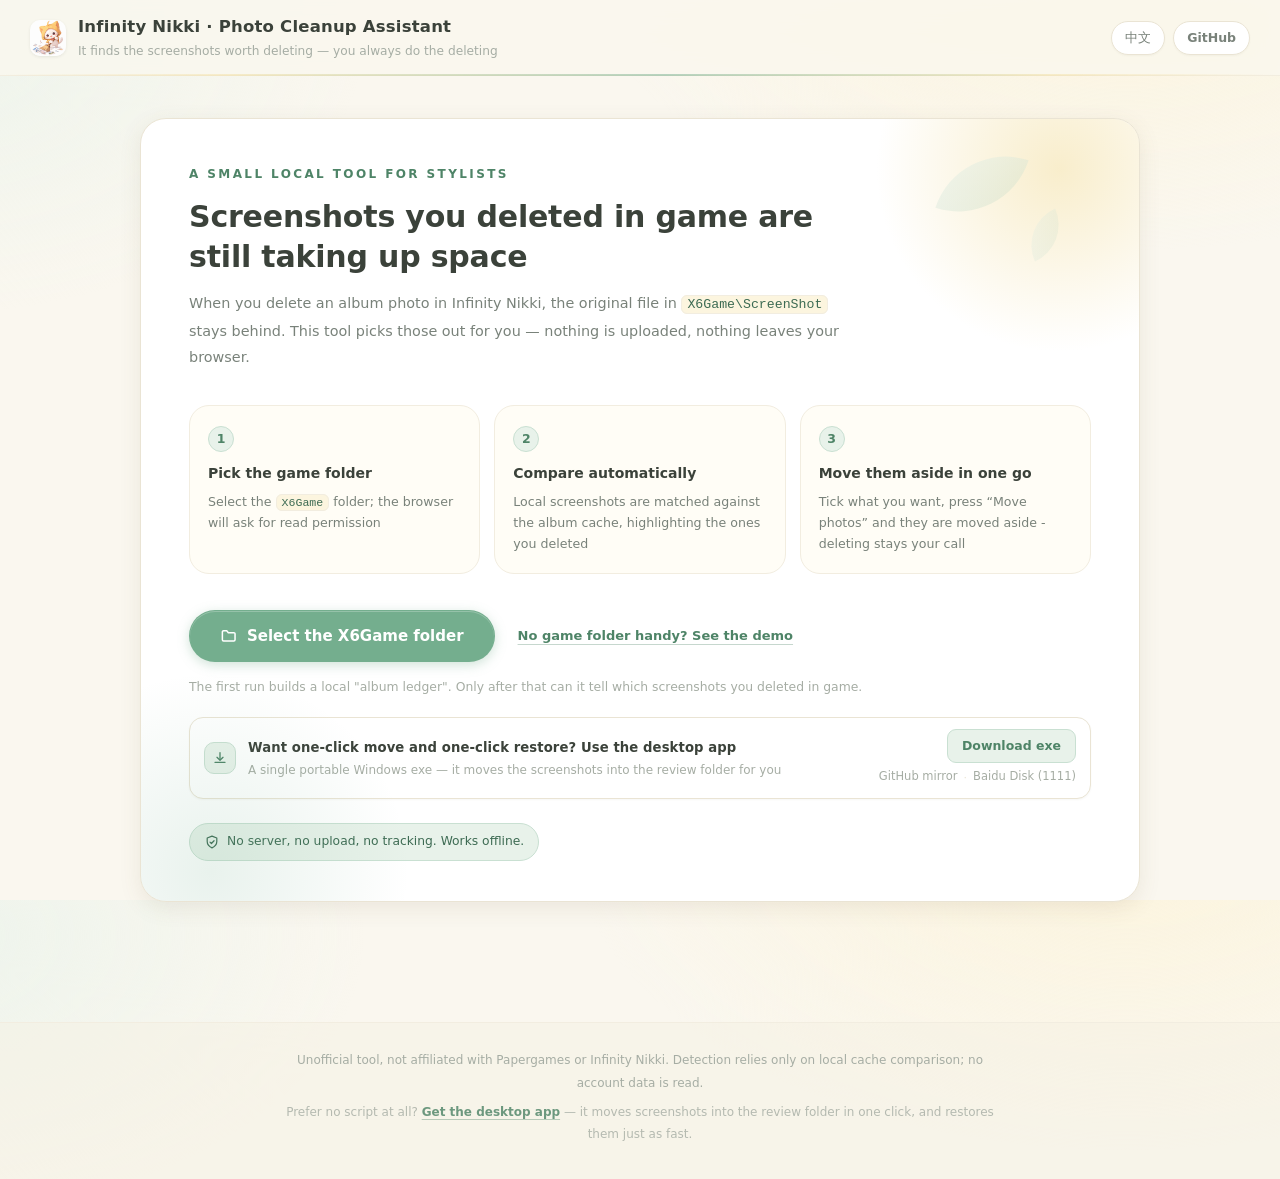
==== web/index.html @ d446988a "网页下载条加第三个入口：百度网盘整包 主按钮（Gitee）下方的备用行变成「GitHub 备用 · 百度网盘（提取码 1111）」， 提取码直接写进链接文字——网盘跳转后要手动填，不写下来等于没给。 " ====
<!doctype html>
<html lang="zh-CN">
<head>
<meta charset="utf-8">
<meta name="viewport" content="width=device-width, initial-scale=1">
<title>无限暖暖 · 照片清理助手</title>
<meta name="description" content="找出游戏里已经删掉、电脑上还留着的截图。纯本地运行，照片不会离开你的电脑。">
<link rel="icon" type="image/png" href="favicon.png">
<link rel="apple-touch-icon" href="favicon.png">
<link rel="stylesheet" href="styles.css">
</head>
<body>

<!-- ===== 顶栏 ===== -->
<header class="topbar">
  <div class="brand">
    <span class="brand-mark" aria-hidden="true">
      <img src="favicon.png" alt="" width="36" height="36">
    </span>
    <div class="brand-text">
      <h1 data-i18n="app.title">无限暖暖 · 照片清理助手</h1>
      <p data-i18n="app.sub">只帮你找出该删的截图，删除这一步永远由你亲手完成</p>
    </div>
  </div>

  <div class="top-actions">
    <button class="btn btn-ghost btn-sm" id="btnLang" title="Switch language / 切换语言">EN</button>
    <a class="btn btn-ghost btn-sm" href="https://github.com/3341284397-max/InfinityNikki-PhotoCleaner" target="_blank" rel="noopener" data-i18n="app.github">GitHub</a>
  </div>
</header>

<main>
  <!-- ===== 欢迎页 ===== -->
  <section id="intro" class="intro">
    <div class="intro-card">
      <span class="leaf leaf-1" aria-hidden="true"></span>
      <span class="leaf leaf-2" aria-hidden="true"></span>

      <p class="eyebrow" data-i18n="intro.eyebrow">给搭配师的本地小工具</p>
      <h2 data-i18n="intro.h2">游戏里删掉的截图，电脑上还在占地方</h2>
      <p class="lede" data-i18n="intro.lede">
        在《无限暖暖》里删掉相册照片后，<code>X6Game\ScreenShot</code> 里的原图不会跟着消失。
        这个工具帮你把它们挑出来——照片不上传、不联网，全部在你的浏览器里完成。
      </p>

      <div class="steps">
        <div class="step">
          <span class="step-num">1</span>
          <h3 data-i18n="intro.s1t">选择游戏文件夹</h3>
          <p data-i18n="intro.s1d">选中 <code>X6Game</code> 这一层，浏览器会向你请求读取权限</p>
        </div>
        <div class="step">
          <span class="step-num">2</span>
          <h3 data-i18n="intro.s2t">自动比对</h3>
          <p data-i18n="intro.s2d">把本地截图和相册缓存对一遍，标出游戏里已删除的那些</p>
        </div>
        <div class="step">
          <span class="step-num">3</span>
          <h3 data-i18n="intro.s3t">一键移进待清理文件夹</h3>
          <p data-i18n="intro.s3d">勾好之后点「移动照片」，把它们挪到一边，删不删还是你说了算</p>
        </div>
      </div>

      <div class="cta">
        <button class="btn btn-primary btn-lg" id="btnPick">
          <svg viewBox="0 0 24 24" width="19" height="19" fill="none" stroke="currentColor" stroke-width="1.9" stroke-linecap="round" stroke-linejoin="round" aria-hidden="true">
            <path d="M3 7.5A1.5 1.5 0 0 1 4.5 6h4l2 2.4h7A1.5 1.5 0 0 1 19 10v7.5A1.5 1.5 0 0 1 17.5 19h-13A1.5 1.5 0 0 1 3 17.5Z"/>
          </svg>
          <span data-i18n="intro.pick">选择 X6Game 文件夹</span>
        </button>
        <button class="btn btn-link" id="btnDemo" data-i18n="intro.demo">还没有游戏目录？先看演示</button>
        <p class="cta-note" id="pickNote" data-i18n="intro.pickNote">首次使用会从这里建立一份「相册台账」，之后才能判断哪些是你在游戏里删掉的</p>
      </div>

      <!-- 桌面版下载：主界面直接给入口，不用先绕去仓库的 releases 页。
           Gitee / GitHub 两个地址都是 <主机>/<拥有者>/<仓库>/releases/latest/download/<资产名>
           这种直链：两边都支持 302 到当前版本的真实资产、浏览器直接开始下载，
           发版时只要资产名不变就不用改这里。第三个是网盘整包，
           两个代码托管都连不上、或想要 PDF 之外的中文说明与截图时用。 -->
      <div class="exe-offer">
        <span class="exe-offer-ico" aria-hidden="true">
          <svg viewBox="0 0 24 24" width="16" height="16" fill="none" stroke="currentColor" stroke-width="2" stroke-linecap="round" stroke-linejoin="round">
            <path d="M12 4v10"/><path d="m7.5 11 4.5 4.5L16.5 11"/><path d="M4.5 18.5h15"/>
          </svg>
        </span>
        <span class="exe-offer-body">
          <b data-i18n="intro.exeT">想要一键移动、一键还原？用桌面版</b>
          <span data-i18n="intro.exeD">Windows 免安装单文件，点一下就把截图挪进待清理文件夹</span>
        </span>
        <span class="exe-offer-act">
          <a class="exe-btn" href="https://gitee.com/lyrins/InfinityNikki-PhotoCleaner/releases/latest/download/NikkiPhotoCleaner.exe" data-i18n="intro.exeGo">下载 exe</a>
          <span class="exe-alt-row">
            <a class="exe-btn-sub" href="https://github.com/3341284397-max/InfinityNikki-PhotoCleaner/releases/latest/download/NikkiPhotoCleaner.exe" data-i18n="intro.exeGh">GitHub 备用</a>
            <span class="exe-alt-dot" aria-hidden="true">·</span>
            <!-- 提取码直接写在链接文字里：网盘跳转后要手动填，不写下来等于没给 -->
            <a class="exe-btn-sub exe-pan" href="https://pan.baidu.com/s/15jaYZvAnNP8VuFZwOQsp2w" data-i18n="intro.exePan" data-i18n-title="intro.panTip">百度网盘（1111）</a>
          </span>
        </span>
      </div>

      <div class="privacy">
        <svg viewBox="0 0 24 24" width="16" height="16" fill="none" stroke="currentColor" stroke-width="1.8" stroke-linecap="round" stroke-linejoin="round" aria-hidden="true">
          <path d="M12 3.2 4.8 6v5.4c0 4.3 3 7.6 7.2 9.4 4.2-1.8 7.2-5.1 7.2-9.4V6Z"/>
          <path d="m9 12.2 2.1 2.1 4-4.2"/>
        </svg>
        <span data-i18n="intro.privacy">没有服务器、没有上传、没有统计。断网也能用。</span>
      </div>
    </div>

    <!-- 不支持的浏览器 -->
    <div class="fallback" id="fallback" hidden>
      <h3 data-i18n="fallback.t">这个浏览器暂时用不了</h3>
      <p data-i18n="fallback.d">
        读取本地文件夹需要 <b>桌面版 Chrome 或 Edge（86 以上）</b>。Firefox、Safari 和手机浏览器都不支持这个能力。
      </p>
      <p class="fallback-alt" data-i18n="fallback.alt">
        也可以改用桌面版程序：功能一样，还多一步「把截图移进待清理文件夹」，方便你一次性删除。<a class="exe-link" href="https://gitee.com/lyrins/InfinityNikki-PhotoCleaner/releases/latest/download/NikkiPhotoCleaner.exe">下载 Windows 版</a>
      </p>
    </div>
  </section>

  <!-- ===== 工作区 ===== -->
  <section id="workspace" class="workspace" hidden>
    <div class="pathbar">
      <button class="path-back" id="btnHome" data-i18n-title="ws.homeTip">
        <svg viewBox="0 0 24 24" width="14" height="14" fill="none" stroke="currentColor" stroke-width="2.1" stroke-linecap="round" stroke-linejoin="round" aria-hidden="true">
          <path d="M15 19 8 12l7-7"/>
        </svg>
        <span data-i18n="ws.home">返回</span>
      </button>
      <span class="path-div" aria-hidden="true"></span>
      <span class="path-icon" aria-hidden="true">
        <svg viewBox="0 0 24 24" width="17" height="17" fill="none" stroke="currentColor" stroke-width="1.8" stroke-linecap="round" stroke-linejoin="round">
          <path d="M3 7.5A1.5 1.5 0 0 1 4.5 6h4l2 2.4h7A1.5 1.5 0 0 1 19 10v7.5A1.5 1.5 0 0 1 17.5 19h-13A1.5 1.5 0 0 1 3 17.5Z"/>
        </svg>
      </span>
      <span class="path-label" data-i18n="ws.folder">游戏文件夹</span>
      <span class="path-name" id="dirName">X6Game</span>
      <span class="path-sep"></span>
      <span class="path-meta" id="dirMeta"></span>
      <button class="btn btn-ghost btn-sm" id="btnRepick" data-i18n="ws.repick">重新选择</button>
      <button class="btn btn-ghost btn-sm" id="btnRescan" data-i18n="ws.rescan">重新扫描</button>
    </div>

    <div class="stats">
      <div class="stat stat-keep">
        <span class="stat-n" id="nKeep">0</span>
        <span class="stat-l" data-i18n="st.keep">仍在相册</span>
      </div>
      <div class="stat stat-del">
        <span class="stat-n" id="nDel">0</span>
        <span class="stat-l" data-i18n="st.del">游戏里已删</span>
      </div>
      <div class="stat stat-sus">
        <span class="stat-n" id="nSus">0</span>
        <span class="stat-l" data-i18n="st.sus">无法确认</span>
      </div>
      <div class="stat stat-new">
        <span class="stat-n" id="nNew">0</span>
        <span class="stat-l" data-i18n="st.new">太新跳过</span>
      </div>
    </div>

    <div class="notice" id="notice" hidden>
      <span class="notice-icon" aria-hidden="true">!</span>
      <div class="notice-text">
        <b id="noticeTitle"></b>
        <span id="noticeBody"></span>
      </div>
    </div>

    <div class="toolbar">
      <label class="check">
        <input type="checkbox" id="onlyPending">
        <span data-i18n="ws.onlyPending">只看待处理</span>
      </label>
      <span class="toolbar-gap"></span>
      <input class="search" id="search" type="search" data-i18n-ph="ws.search" placeholder="搜索文件名">
      <button class="btn btn-ghost btn-sm" id="btnSelDel" data-i18n="ws.selDel">勾选全部已删</button>
      <button class="btn btn-ghost btn-sm" id="btnClear" data-i18n="ws.clear">取消勾选</button>
    </div>

    <div class="grid" id="grid"></div>
    <div class="empty" id="empty" hidden></div>
  </section>
</main>

<!-- 底部操作条：必须放在 main 之外。#workspace 带 rise 动画的 transform，
     会给 position:fixed 的子元素另建包含块，操作条就会卡在网格中间而不是贴底。 -->
<div class="actionbar" id="actionbar" hidden>
  <div class="actionbar-info">
    <b id="selCount">0</b>
    <span data-i18n="ws.selected">张已勾选</span>
  </div>
  <div class="actionbar-btns">
    <button class="btn btn-ghost" id="btnCopy" data-i18n="ws.copy">复制文件名</button>
    <button class="btn btn-ghost" id="btnExport" data-i18n="ws.export">导出待删清单</button>
    <button class="btn btn-primary" id="btnScript" data-i18n="ws.script">移动照片</button>
  </div>
</div>

<footer class="foot">
  <p data-i18n="foot.disclaimer">
    非官方工具，与叠纸游戏 / 《无限暖暖》官方无关。所有判定只依据本地缓存的比对结果，不读取账号信息。
  </p>
  <p class="foot-dim" data-i18n="foot.tip">
    不想下载脚本？<a class="exe-link" href="https://gitee.com/lyrins/InfinityNikki-PhotoCleaner/releases/latest/download/NikkiPhotoCleaner.exe">下载桌面版</a>，点一下就把截图挪进待清理文件夹，还能一键还原。
  </p>
</footer>

<!-- ===== 大图查看 ===== -->
<div class="modal" id="modal" hidden>
  <div class="modal-mask" id="modalMask"></div>
  <div class="modal-body" role="dialog" aria-modal="true">
    <button class="modal-close" id="modalClose" aria-label="Close">×</button>
    <img id="modalImg" alt="">
    <div class="modal-meta">
      <span class="badge" id="modalBadge"></span>
      <span id="modalName" class="modal-name"></span>
      <span id="modalInfo" class="modal-info"></span>
    </div>
  </div>
</div>

<!-- ===== 移动照片：三条路 ===== -->
<div class="modal" id="dlgScript" hidden>
  <div class="modal-mask" id="dlgMask"></div>
  <div class="sheet sheet-wide" role="dialog" aria-modal="true" aria-labelledby="dlgTitle">
    <h3 id="dlgTitle" data-i18n="dlg.title">把照片挪到一边</h3>
    <p class="sheet-lede" id="dlgLede"></p>

    <div class="pathfield">
      <label class="pathfield-label" for="dlgPath" data-i18n="dlg.pathLabel">截图文件夹的完整路径（可选）</label>
      <div class="pathfield-row">
        <input id="dlgPath" type="text" spellcheck="false" autocomplete="off"
               placeholder="D:\Games\X6Game\ScreenShot">
        <button class="btn btn-ghost btn-sm" id="dlgPathPaste" data-i18n="dlg.paste">粘贴</button>
      </div>
      <p class="pathfield-hint" data-i18n="dlg.pathHint">浏览器不会把文件夹路径告诉网页，所以这一栏要你自己粘 —— 在资源管理器地址栏点一下就能复制。填了脚本放哪儿都能跑；不填也行，双击时它会让你把文件夹拖进窗口。</p>
    </div>

    <div class="ways">
      <section class="way">
        <div class="way-head">
          <span class="way-n">1</span>
          <h4 data-i18n="dlg.w1t">下载脚本，双击运行</h4>
          <span class="way-tag" data-i18n="dlg.w1tag">最省事</span>
        </div>
        <p data-i18n="dlg.w1d">一个纯文本 .bat，双击就建好文件夹、把照片移进去，跑完还问你要不要把它自己删掉。</p>
        <div class="way-btns">
          <button class="btn btn-primary btn-sm" id="dlgGo" data-i18n="dlg.download">下载脚本</button>
        </div>
      </section>

      <section class="way">
        <div class="way-head">
          <span class="way-n">2</span>
          <h4 data-i18n="dlg.w2t">复制命令，粘进命令行窗口</h4>
          <span class="way-tag way-tag-warn" data-i18n="dlg.w2tag">脚本被拦时用这个</span>
        </div>
        <p data-i18n="dlg.w2d">没有文件落到磁盘上，安全软件没东西可拦。开始菜单搜 cmd 打开窗口，右键粘贴，回车。</p>
        <div class="way-btns">
          <button class="btn btn-ghost btn-sm" id="dlgCmd" data-i18n="dlg.cmd">复制命令</button>
          <button class="btn btn-ghost btn-sm" id="dlgCmdDl" data-i18n="dlg.save">下载 txt</button>
        </div>
      </section>

      <section class="way">
        <div class="way-head">
          <span class="way-n">3</span>
          <h4 data-i18n="dlg.w3t">交给你的 AI 助手</h4>
          <span class="way-tag" data-i18n="dlg.w3tag">兜底</span>
        </div>
        <p data-i18n="dlg.w3d">把这段提示词给能操作电脑的助手（Copilot、Claude、ChatGPT 之类），它照着自己就把文件搬过去了。</p>
        <div class="way-btns">
          <button class="btn btn-ghost btn-sm" id="dlgPt" data-i18n="dlg.pt">复制提示词</button>
          <button class="btn btn-ghost btn-sm" id="dlgPtDl" data-i18n="dlg.save">下载 txt</button>
        </div>
      </section>
    </div>

    <details class="sheet-more">
      <summary data-i18n="dlg.peek">先看看脚本长什么样</summary>
      <pre id="dlgPre"></pre>
    </details>

    <p class="sheet-note" data-i18n="dlg.note">三条路都是纯本地操作：只移动、不删除。照片搬到「待清理照片」文件夹之后，删不删、什么时候删，全由你在资源管理器里决定。</p>

    <div class="sheet-btns">
      <button class="btn btn-ghost" id="dlgCancel" data-i18n="dlg.close">关闭</button>
    </div>
  </div>
</div>

<script src="script-gen.js"></script>
<script src="app.js"></script>
</body>
</html>
---- web/styles.css ----
/* ==========================================================================
   无限暖暖 · 照片清理助手 — 视觉系统
   米白底 / 淡黄点缀 / 露草绿主色，圆角柔和，信息密度优先
   ========================================================================== */

:root {
  /* 底色 */
  --bg:            #FAF7EF;
  --bg-warm:       #F6F1E3;
  --card:          #FFFFFF;
  --card-warm:     #FFFDF6;

  /* 线条 */
  --line:          #EAE4D4;
  --line-soft:     #F2EDE0;

  /* 文字 */
  --text:          #3B423A;
  --text-2:        #79827A;
  --text-3:        #A6ADA4;

  /* 主色：露草绿 */
  --green:         #74AE8E;
  --green-deep:    #4E8467;
  --green-dark:    #3D6B53;
  --green-soft:    #E8F2EA;
  --green-line:    #C9E0D2;

  /* 点缀：淡黄 */
  --yellow:        #F3DFA2;
  --yellow-soft:   #FCF5DF;
  --yellow-deep:   #C9A24A;

  /* 状态色（柔和不刺眼） */
  --clay:          #C47F6C;
  --clay-soft:     #F9EAE4;
  --clay-line:     #EBC9BC;
  --amber:         #C79A45;
  --amber-soft:    #FAF1DC;

  /* 形状 */
  --r-sm: 10px;
  --r:    14px;
  --r-lg: 20px;
  --r-xl: 26px;

  /* 阴影 */
  --sh-xs: 0 1px 2px rgba(104, 92, 60, .05);
  --sh:    0 2px 10px rgba(104, 92, 60, .07);
  --sh-md: 0 6px 22px rgba(104, 92, 60, .10);
  --sh-lg: 0 18px 46px rgba(104, 92, 60, .16);

  --ease: cubic-bezier(.32, .72, .28, 1);
}

* { box-sizing: border-box; }

/* [hidden] 是 UA 样式，优先级最低：下面 .modal/.notice 等带 display:flex
   的规则会把它覆盖掉，导致弹窗一进页面就露出来。必须显式压住。 */
[hidden] { display: none !important; }

html, body { height: 100%; }

body {
  margin: 0;
  background:
    radial-gradient(900px 520px at 88% -8%, #FCF4DC 0%, rgba(252, 244, 220, 0) 62%),
    radial-gradient(760px 480px at -6% 4%, #EDF4EC 0%, rgba(237, 244, 236, 0) 58%),
    var(--bg);
  color: var(--text);
  font-family: "PingFang SC", "Microsoft YaHei", "Segoe UI", "Hiragino Sans GB", system-ui, -apple-system, sans-serif;
  font-size: 14px;
  line-height: 1.62;
  -webkit-font-smoothing: antialiased;
  min-height: 100vh;
  display: flex;
  flex-direction: column;
}

code {
  font-family: "SF Mono", Consolas, "Cascadia Mono", monospace;
  font-size: .92em;
  background: var(--yellow-soft);
  border: 1px solid var(--line-soft);
  border-radius: 6px;
  padding: 1px 5px;
  color: var(--green-dark);
}

/* ============ 顶栏 ============ */
.topbar {
  position: sticky;
  top: 0;
  z-index: 40;
  display: flex;
  align-items: center;
  justify-content: space-between;
  gap: 16px;
  padding: 14px 30px;
  background: rgba(250, 247, 239, .84);
  backdrop-filter: saturate(160%) blur(14px);
  -webkit-backdrop-filter: saturate(160%) blur(14px);
  border-bottom: 1px solid var(--line-soft);
}

.topbar::after {
  content: "";
  position: absolute;
  left: 0; right: 0; bottom: -1px;
  height: 2px;
  background: linear-gradient(90deg, transparent, var(--yellow) 18%, var(--green) 52%, var(--yellow) 82%, transparent);
  opacity: .5;
}

.brand { display: flex; align-items: center; gap: 12px; min-width: 0; }
.brand-mark { display: flex; flex: none; }
.brand-mark img {
  display: block;
  width: 36px;
  height: 36px;
  border-radius: 10px;
  box-shadow: 0 1px 3px rgba(59, 66, 58, .10);
}

.brand-text { min-width: 0; }
.brand-text h1 {
  margin: 0;
  font-size: 16.5px;
  font-weight: 650;
  letter-spacing: .2px;
  white-space: nowrap;
  overflow: hidden;
  text-overflow: ellipsis;
}
.brand-text p {
  margin: 1px 0 0;
  font-size: 12.2px;
  color: var(--text-3);
  white-space: nowrap;
  overflow: hidden;
  text-overflow: ellipsis;
}

.top-actions { display: flex; gap: 8px; flex: none; }

/* ============ 按钮 ============ */
.btn {
  display: inline-flex;
  align-items: center;
  justify-content: center;
  gap: 8px;
  border: 1px solid transparent;
  border-radius: 999px;
  padding: 9px 20px;
  font: inherit;
  font-size: 13.5px;
  font-weight: 550;
  color: var(--text);
  background: transparent;
  cursor: pointer;
  text-decoration: none;
  transition: transform .18s var(--ease), background .18s var(--ease),
              box-shadow .18s var(--ease), border-color .18s var(--ease), color .18s var(--ease);
  white-space: nowrap;
  user-select: none;
}
.btn:active { transform: translateY(1px) scale(.994); }

.btn-sm { padding: 6px 13px; font-size: 12.5px; }

.btn-lg { padding: 13px 30px; font-size: 15px; border-radius: 999px; }

.btn-primary {
  background: var(--green);
  color: #fff;
  box-shadow: 0 3px 12px rgba(116, 174, 142, .34), inset 0 1px 0 rgba(255,255,255,.24);
}
.btn-primary:hover {
  background: var(--green-deep);
  box-shadow: 0 6px 20px rgba(78, 132, 103, .34), inset 0 1px 0 rgba(255,255,255,.22);
  transform: translateY(-1px);
}

.btn-ghost {
  background: var(--card);
  border-color: var(--line);
  color: var(--text-2);
  box-shadow: var(--sh-xs);
}
.btn-ghost:hover {
  color: var(--green-dark);
  border-color: var(--green-line);
  background: var(--green-soft);
}

.btn-link {
  padding: 8px 4px;
  color: var(--green-deep);
  font-size: 13px;
  font-weight: 550;
  border-radius: 8px;
  text-decoration: underline;
  text-decoration-color: rgba(78, 132, 103, .32);
  text-underline-offset: 4px;
}
.btn-link:hover { color: var(--green-dark); text-decoration-color: currentColor; background: transparent; }

.demo-chip {
  display: inline-flex;
  align-items: center;
  gap: 5px;
  padding: 2px 9px;
  border-radius: 999px;
  background: var(--yellow);
  color: #7A5C28;
  font-size: 11px;
  font-weight: 650;
  letter-spacing: .2px;
}

/* ============ 主区 ============ */
main {
  flex: 1;
  display: flex;
  flex-direction: column;
  width: 100%;
  max-width: 1320px;
  margin: 0 auto;
  padding: 34px 30px 96px;
}

/* ============ 欢迎页 ============ */
/* 欢迎页内容不多，让它吃掉剩余高度并垂直居中，
   否则卡片下方会留一大片空白，看着没做完 */
.intro {
  flex: 1;
  display: flex;
  flex-direction: column;
  gap: 20px;
  align-items: center;
  justify-content: center;
  padding: 8px 0 24px;
}

.intro-card {
  position: relative;
  width: 100%;
  max-width: 1000px;
  background: var(--card);
  border: 1px solid var(--line);
  border-radius: var(--r-xl);
  padding: 46px 48px 40px;
  box-shadow: var(--sh-md);
  overflow: hidden;
  animation: rise .5s var(--ease) both;
}

/* 右上角淡黄光斑 */
.intro-card::before {
  content: "";
  position: absolute;
  top: -140px; right: -110px;
  width: 380px; height: 380px;
  border-radius: 50%;
  background: radial-gradient(circle, rgba(243, 223, 162, .55) 0%, rgba(243, 223, 162, 0) 68%);
  pointer-events: none;
}

/* 左下淡绿光斑 */
.intro-card::after {
  content: "";
  position: absolute;
  bottom: -170px; left: -130px;
  width: 400px; height: 400px;
  border-radius: 50%;
  background: radial-gradient(circle, rgba(116, 174, 142, .16) 0%, rgba(116, 174, 142, 0) 70%);
  pointer-events: none;
}

.leaf {
  position: absolute;
  border-radius: 100% 0 100% 0;
  background: linear-gradient(135deg, var(--green-soft), rgba(116, 174, 142, .28));
  pointer-events: none;
}
.leaf-1 { width: 74px; height: 74px; top: 28px; right: 120px; transform: rotate(18deg); opacity: .55; }
.leaf-2 { width: 40px; height: 40px; top: 96px; right: 74px; transform: rotate(-24deg); opacity: .38; }

.eyebrow {
  position: relative;
  margin: 0 0 12px;
  font-size: 12px;
  letter-spacing: 2.4px;
  font-weight: 600;
  color: var(--green-deep);
  text-transform: uppercase;
}

.intro-card h2 {
  position: relative;
  margin: 0 0 14px;
  font-size: 30px;
  line-height: 1.32;
  font-weight: 700;
  letter-spacing: -.2px;
  max-width: 640px;
}

.lede {
  position: relative;
  margin: 0 0 34px;
  max-width: 660px;
  color: var(--text-2);
  font-size: 14.4px;
  line-height: 1.85;
}

.steps {
  position: relative;
  display: grid;
  grid-template-columns: repeat(3, 1fr);
  gap: 14px;
  margin-bottom: 36px;
}

.step {
  background: var(--card-warm);
  border: 1px solid var(--line-soft);
  border-radius: var(--r-lg);
  padding: 20px 18px 18px;
  transition: border-color .2s var(--ease), transform .2s var(--ease), box-shadow .2s var(--ease);
}
.step:hover {
  border-color: var(--green-line);
  transform: translateY(-2px);
  box-shadow: var(--sh);
}

.step-num {
  display: inline-flex;
  align-items: center;
  justify-content: center;
  width: 26px; height: 26px;
  border-radius: 50%;
  background: var(--green-soft);
  color: var(--green-deep);
  font-size: 12.5px;
  font-weight: 700;
  margin-bottom: 10px;
  border: 1px solid var(--green-line);
}

.step h3 { margin: 0 0 6px; font-size: 14px; font-weight: 650; }
.step p { margin: 0; font-size: 12.6px; color: var(--text-2); line-height: 1.7; }

/* 按钮一行，说明文字单独占一行——挤在按钮右侧会把短句压成两行，很难看 */
.cta { position: relative; display: flex; align-items: center; gap: 14px 18px; flex-wrap: wrap; }
.cta-note {
  flex: 0 0 100%;
  margin: 0;
  font-size: 12.4px;
  color: var(--text-3);
  line-height: 1.7;
}

/* 主界面上的桌面版下载条。整行都是有效区域，比一个孤零零的「下载」按钮容易被看见，
   又不会跟主按钮「选择文件夹」抢注意力。右端两个入口：Gitee 国内直连在前，GitHub 兜底 */
.exe-offer {
  display: flex;
  align-items: center;
  gap: 12px;
  margin-top: 20px;
  padding: 11px 14px;
  border-radius: 14px;
  border: 1px solid var(--line);
  background: var(--card);
  box-shadow: var(--sh-xs);
  transition: border-color .18s var(--ease), background .18s var(--ease), box-shadow .18s var(--ease);
}
.exe-offer:hover {
  border-color: var(--green-line);
  background: var(--green-soft);
  box-shadow: var(--sh);
}
.exe-offer-ico {
  flex: none;
  display: inline-flex;
  align-items: center;
  justify-content: center;
  width: 32px; height: 32px;
  border-radius: 10px;
  background: var(--green-soft);
  border: 1px solid var(--green-line);
  color: var(--green-deep);
}
.exe-offer:hover .exe-offer-ico { background: var(--card); }
.exe-offer-body { display: flex; flex-direction: column; gap: 2px; min-width: 0; }
.exe-offer-body b { font-size: 13.2px; font-weight: 650; color: var(--text); letter-spacing: .1px; }
.exe-offer-body span { font-size: 12px; color: var(--text-3); line-height: 1.5; }
.exe-offer-act {
  flex: none;
  display: flex;
  flex-direction: column;
  align-items: flex-end;
  gap: 4px;
  margin-left: auto;
  padding-left: 6px;
  white-space: nowrap;
}
/* 主下载按钮：实底绿，一眼能认出这是能点的 */
.exe-btn {
  display: inline-block;
  padding: 6px 14px;
  border-radius: 9px;
  border: 1px solid var(--green-line);
  background: var(--green-soft);
  color: var(--green-deep);
  font-size: 12.5px;
  font-weight: 650;
  text-decoration: none;
  transition: background .16s var(--ease), border-color .16s var(--ease), box-shadow .16s var(--ease);
}
.exe-btn:hover {
  background: var(--card);
  border-color: var(--green-line);
  box-shadow: var(--sh-xs);
}
/* 备用入口：弱化成一串灰字，不影响主按钮，但 Gitee 打不开的人找得到 */
.exe-btn-sub {
  font-size: 11.5px;
  font-weight: 500;
  color: var(--text-3);
  text-decoration: none;
  border-bottom: 1px solid transparent;
}
.exe-btn-sub:hover {
  color: var(--green-deep);
  border-bottom-color: currentColor;
}
/* 主按钮下面那一行「GitHub 备用 · 百度网盘（提取码）」。
   两个都是备选，并排写一行，别让它们各自占一层把下载条撑高 */
.exe-alt-row {
  display: flex;
  flex-wrap: wrap;
  justify-content: flex-end;
  align-items: center;
  gap: 6px;
}
.exe-alt-dot { color: var(--line); font-size: 11px; line-height: 1; }

/* 正文里的桌面版链接（页脚那句提示、不支持浏览器的兜底卡片）。
   颜色跟随所在段落，只加下划线，别喧宾夺主 */
.exe-link {
  color: inherit;
  font-weight: 600;
  text-decoration: underline;
  text-decoration-thickness: 1px;
  text-underline-offset: 3px;
  text-decoration-color: rgba(78, 132, 103, .45);
}
.exe-link:hover { color: var(--green-dark); text-decoration-color: currentColor; }
.foot .exe-link { color: var(--green-deep); }
.fallback .exe-link { color: #99604F; font-weight: 650; }

.privacy {
  position: relative;
  display: inline-flex;
  align-items: center;
  gap: 7px;
  margin-top: 24px;
  padding: 8px 14px;
  border-radius: 999px;
  background: var(--green-soft);
  border: 1px solid var(--green-line);
  color: var(--green-dark);
  font-size: 12.3px;
}

.fallback {
  width: 100%;
  max-width: 1000px;
  border-radius: var(--r-lg);
  border: 1px dashed var(--clay-line);
  background: var(--clay-soft);
  padding: 22px 26px;
}
.fallback h3 { margin: 0 0 8px; font-size: 15px; color: #99604F; }
.fallback p { margin: 0; font-size: 13px; color: #8A6355; line-height: 1.8; }
.fallback-alt { margin-top: 8px !important; opacity: .85; }

/* ============ 工作区 ============ */
.workspace { animation: rise .45s var(--ease) both; }

.pathbar {
  display: flex;
  align-items: center;
  gap: 10px;
  background: var(--card);
  border: 1px solid var(--line);
  border-radius: var(--r-lg);
  padding: 11px 12px 11px 16px;
  box-shadow: var(--sh-xs);
  flex-wrap: wrap;
}
.path-back {
  display: inline-flex;
  align-items: center;
  gap: 4px;
  padding: 5px 11px 5px 8px;
  border-radius: 999px;
  border: 1px solid var(--line);
  background: var(--card-warm);
  color: var(--text-2);
  font-family: inherit;
  font-size: 12.4px;
  cursor: pointer;
  transition: color .16s var(--ease), border-color .16s var(--ease), background .16s var(--ease);
}
.path-back:hover {
  color: var(--green-deep);
  border-color: var(--green-line);
  background: var(--green-soft);
}
.path-back svg { display: block; }
.path-div { width: 1px; height: 18px; flex: none; background: var(--line); }

.path-icon { display: flex; color: var(--green); }
.path-label { font-size: 12.4px; color: var(--text-3); }
.path-name {
  font-family: "SF Mono", Consolas, monospace;
  font-size: 12.8px;
  color: var(--text);
  background: var(--bg-warm);
  border: 1px solid var(--line-soft);
  border-radius: 8px;
  padding: 2px 8px;
}
.path-sep { flex: 1; }
.path-meta { font-size: 12.4px; color: var(--text-3); }

/* 统计 */
.stats {
  display: grid;
  grid-template-columns: repeat(4, 1fr);
  gap: 12px;
  margin: 16px 0 14px;
}

.stat {
  position: relative;
  background: var(--card);
  border: 1px solid var(--line);
  border-radius: var(--r);
  padding: 15px 18px 13px;
  box-shadow: var(--sh-xs);
  overflow: hidden;
  transition: transform .2s var(--ease), box-shadow .2s var(--ease);
}
.stat:hover { transform: translateY(-2px); box-shadow: var(--sh); }

.stat::before {
  content: "";
  position: absolute;
  left: 0; top: 0; bottom: 0;
  width: 3px;
  background: var(--line);
}
.stat-keep::before { background: var(--green); }
.stat-del::before  { background: var(--clay); }
.stat-sus::before  { background: var(--amber); }
.stat-new::before  { background: var(--text-3); }

.stat-n {
  display: block;
  font-size: 26px;
  font-weight: 700;
  line-height: 1.15;
  letter-spacing: -.4px;
  font-variant-numeric: tabular-nums;
}
.stat-del .stat-n { color: var(--clay); }
.stat-keep .stat-n { color: var(--green-deep); }
.stat-sus .stat-n { color: var(--amber); }
.stat-new .stat-n { color: var(--text-3); }

.stat-l { display: block; margin-top: 2px; font-size: 12.2px; color: var(--text-3); }

/* 提示条 */
.notice {
  display: flex;
  gap: 11px;
  align-items: flex-start;
  background: var(--yellow-soft);
  border: 1px solid #F0E2BC;
  border-radius: var(--r);
  padding: 12px 16px;
  margin-bottom: 14px;
  font-size: 12.9px;
  color: #84683A;
}
.notice-icon {
  flex: none;
  width: 18px; height: 18px;
  border-radius: 50%;
  background: #EBCE8C;
  color: #7A5C28;
  font-size: 12px;
  font-weight: 700;
  display: flex; align-items: center; justify-content: center;
  margin-top: 1px;
}
.notice-text b { display: block; margin-bottom: 2px; font-weight: 650; }
.notice-text span { opacity: .9; }

/* 工具条 */
.toolbar {
  display: flex;
  align-items: center;
  gap: 10px;
  margin-bottom: 14px;
  flex-wrap: wrap;
}
.toolbar-gap { flex: 1; }

.check {
  display: inline-flex;
  align-items: center;
  gap: 7px;
  font-size: 13px;
  color: var(--text-2);
  cursor: pointer;
  user-select: none;
  padding: 7px 14px 7px 12px;
  border-radius: 999px;
  background: var(--card);
  border: 1px solid var(--line);
  transition: border-color .18s var(--ease), background .18s var(--ease), color .18s var(--ease);
}
.check:hover { border-color: var(--green-line); color: var(--green-dark); }
.check input {
  accent-color: var(--green);
  width: 15px; height: 15px;
  cursor: pointer;
  margin: 0;
}

.search {
  font: inherit;
  font-size: 13px;
  padding: 8px 15px;
  border-radius: 999px;
  border: 1px solid var(--line);
  background: var(--card);
  color: var(--text);
  width: 190px;
  outline: none;
  transition: border-color .18s var(--ease), box-shadow .18s var(--ease), width .2s var(--ease);
}
.search::placeholder { color: var(--text-3); }
.search:focus {
  border-color: var(--green-line);
  box-shadow: 0 0 0 3px rgba(116, 174, 142, .14);
  width: 230px;
}

/* ============ 照片网格 ============ */
/* 五列左右最舒服：再窄文件名就被截得看不出日期了 */
.grid {
  display: grid;
  grid-template-columns: repeat(auto-fill, minmax(212px, 1fr));
  gap: 14px;
}

.card {
  position: relative;
  background: var(--card);
  border: 1px solid var(--line);
  border-radius: var(--r);
  overflow: hidden;
  cursor: pointer;
  box-shadow: var(--sh-xs);
  transition: transform .2s var(--ease), box-shadow .2s var(--ease), border-color .2s var(--ease);
  animation: fade .3s var(--ease) both;
}
.card:hover {
  transform: translateY(-3px);
  box-shadow: var(--sh-md);
  border-color: var(--green-line);
}
.card.is-selected {
  border-color: var(--green);
  box-shadow: 0 0 0 2px rgba(116, 174, 142, .32), var(--sh);
}

.card-thumb {
  position: relative;
  aspect-ratio: 4 / 3;
  background: linear-gradient(135deg, #F3EFE4, #EDF3EC);
  overflow: hidden;
}
.card-thumb img {
  width: 100%; height: 100%;
  object-fit: cover;
  display: block;
  opacity: 0;
  transition: opacity .35s var(--ease), transform .35s var(--ease);
}
.card-thumb img.loaded { opacity: 1; }
.card:hover .card-thumb img { transform: scale(1.045); }

/* 状态徽章 */
.badge {
  display: inline-flex;
  align-items: center;
  gap: 4px;
  font-size: 11px;
  font-weight: 650;
  letter-spacing: .2px;
  padding: 2.5px 9px;
  border-radius: 999px;
  border: 1px solid transparent;
  white-space: nowrap;
}
.badge.keep { background: var(--green-soft); color: var(--green-dark); border-color: var(--green-line); }
.badge.del  { background: var(--clay-soft);  color: #9E5B48; border-color: var(--clay-line); }
.badge.sus  { background: var(--amber-soft); color: #8C6A2C; border-color: #EBD9B0; }
.badge.new  { background: #F0F0EC;            color: var(--text-3); border-color: #E2E2DA; }

.card-badge { position: absolute; top: 9px; left: 9px; z-index: 2; }

/* 勾选圈 */
.card-tick {
  position: absolute;
  top: 9px; right: 9px;
  z-index: 3;
  width: 23px; height: 23px;
  border-radius: 50%;
  background: rgba(255, 255, 255, .92);
  border: 1.5px solid rgba(59, 66, 58, .18);
  display: flex; align-items: center; justify-content: center;
  transition: background .18s var(--ease), border-color .18s var(--ease), transform .18s var(--ease);
  backdrop-filter: blur(4px);
}
.card-tick svg { opacity: 0; transition: opacity .16s var(--ease); }
.card:hover .card-tick { border-color: var(--green); }
.card.is-selected .card-tick {
  background: var(--green);
  border-color: var(--green);
  transform: scale(1.04);
}
.card.is-selected .card-tick svg { opacity: 1; }

.card-meta { padding: 10px 11px 11px; }
.card-name {
  font-family: "SF Mono", Consolas, monospace;
  font-size: 11px;
  color: var(--text-2);
  white-space: nowrap;
  overflow: hidden;
  text-overflow: ellipsis;
  margin-bottom: 5px;
}
.card-sub {
  display: flex;
  justify-content: space-between;
  align-items: center;
  font-size: 11px;
  color: var(--text-3);
  font-variant-numeric: tabular-nums;
}

/* 空状态 */
.empty {
  text-align: center;
  padding: 70px 20px;
  color: var(--text-3);
  font-size: 13.5px;
}
.empty b { display: block; color: var(--text-2); font-size: 15px; margin-bottom: 6px; }

/* ============ 底部操作条 ============ */
.actionbar {
  position: fixed;
  left: 50%;
  bottom: 22px;
  transform: translateX(-50%);
  z-index: 50;
  display: flex;
  align-items: center;
  gap: 22px;
  padding: 11px 13px 11px 24px;
  background: rgba(255, 255, 255, .92);
  backdrop-filter: saturate(170%) blur(16px);
  -webkit-backdrop-filter: saturate(170%) blur(16px);
  border: 1px solid var(--line);
  border-radius: 999px;
  box-shadow: var(--sh-lg);
  animation: rise .28s var(--ease) both;
  max-width: calc(100vw - 40px);
}
.actionbar-info { font-size: 13.2px; color: var(--text-2); white-space: nowrap; }
.actionbar-info b {
  color: var(--green-dark);
  font-size: 17px;
  font-weight: 700;
  margin-right: 4px;
  font-variant-numeric: tabular-nums;
}
.actionbar-btns { display: flex; gap: 8px; }

/* ============ 页脚 ============ */
.foot {
  border-top: 1px solid var(--line-soft);
  padding: 26px 30px 34px;
  text-align: center;
  color: var(--text-3);
  font-size: 12px;
  line-height: 1.9;
  background: rgba(246, 241, 227, .5);
}
.foot p { margin: 0; max-width: 720px; margin-inline: auto; }
/* 有勾选时底部有 fixed 操作条。页脚贴的是视口底边，给页脚加内边距没用，
   必须由 body 让出这段高度，否则操作条会压在页脚文字上。 */
body.has-action { padding-bottom: 84px; }
.foot-dim { margin-top: 6px !important; opacity: .82; }

/* ============ 大图弹层 ============ */
.modal {
  position: fixed;
  inset: 0;
  z-index: 100;
  display: flex;
  align-items: center;
  justify-content: center;
  padding: 40px 24px;
}
.modal-mask {
  position: absolute;
  inset: 0;
  background: rgba(44, 46, 40, .58);
  backdrop-filter: blur(6px);
  animation: fade .2s var(--ease) both;
}
.modal-body {
  position: relative;
  max-width: min(1000px, 92vw);
  max-height: 88vh;
  background: var(--card);
  border-radius: var(--r-lg);
  padding: 12px 12px 0;
  box-shadow: var(--sh-lg);
  animation: pop .26s var(--ease) both;
  display: flex;
  flex-direction: column;
  overflow: hidden;
}
.modal-body img {
  display: block;
  max-width: 100%;
  max-height: 70vh;
  object-fit: contain;
  border-radius: 10px;
  background: var(--bg-warm);
}
.modal-close {
  position: absolute;
  top: 10px; right: 10px;
  z-index: 2;
  width: 32px; height: 32px;
  border-radius: 50%;
  border: none;
  background: rgba(255, 255, 255, .9);
  color: var(--text-2);
  font-size: 21px;
  line-height: 1;
  cursor: pointer;
  box-shadow: var(--sh-xs);
  transition: background .16s var(--ease), color .16s var(--ease);
}
.modal-close:hover { background: var(--clay-soft); color: var(--clay); }

.modal-meta {
  display: flex;
  align-items: center;
  gap: 10px;
  padding: 12px 6px 14px;
  font-size: 12px;
  color: var(--text-3);
  flex-wrap: wrap;
}
.modal-name {
  font-family: "SF Mono", Consolas, monospace;
  color: var(--text-2);
  word-break: break-all;
}
.modal-info { margin-left: auto; }

/* ============ 下载脚本对话框 ============ */
.sheet {
  position: relative;
  width: min(560px, 92vw);
  max-height: 88vh;
  overflow: auto;
  background: var(--card);
  border-radius: var(--r-lg);
  padding: 26px 26px 20px;
  box-shadow: var(--sh-lg);
  animation: pop .26s var(--ease) both;
}
.sheet h3 {
  margin: 0 0 10px;
  font-size: 17px;
  font-weight: 600;
  color: var(--text);
}
.sheet-lede {
  margin: 0 0 14px;
  font-size: 13.4px;
  line-height: 1.72;
  color: var(--text-2);
}
.sheet-lede b { color: var(--green-deep); font-weight: 600; }
.sheet-wide { width: min(720px, 94vw); }
.sheet-lede code {
  padding: 1px 5px;
  border-radius: 5px;
  background: var(--bg-warm);
  font-family: "SF Mono", Consolas, monospace;
  font-size: 12.2px;
  color: var(--text);
}
/* 路径输入 */
.pathfield {
  margin: 0 0 15px;
  padding: 12px 14px 13px;
  border-radius: var(--r);
  background: var(--bg-warm);
  border: 1px solid var(--line);
}
.pathfield-label {
  display: block;
  margin-bottom: 7px;
  font-size: 12.6px;
  color: var(--text-2);
}
.pathfield-row { display: flex; gap: 8px; }
.pathfield-row input {
  flex: 1;
  min-width: 0;
  padding: 8px 11px;
  border-radius: 9px;
  border: 1px solid var(--line);
  background: var(--card);
  font-family: "SF Mono", Consolas, monospace;
  font-size: 12.4px;
  color: var(--text);
  transition: border-color .16s var(--ease), box-shadow .16s var(--ease);
}
.pathfield-row input:focus {
  outline: none;
  border-color: var(--green-line);
  box-shadow: 0 0 0 3px rgba(116, 174, 142, .13);
}
.pathfield-row input::placeholder { color: var(--text-3); }
.pathfield-hint {
  margin: 8px 0 0;
  font-size: 11.8px;
  line-height: 1.68;
  color: var(--text-3);
}

/* 三条路 */
.ways { display: flex; flex-direction: column; gap: 10px; margin-bottom: 16px; }
.way {
  padding: 12px 14px 13px;
  border-radius: var(--r);
  border: 1px solid var(--line);
  background: var(--card);
  transition: border-color .18s var(--ease), box-shadow .18s var(--ease);
}
.way:hover { border-color: var(--green-line); box-shadow: var(--sh-xs); }
.way-head { display: flex; align-items: center; gap: 8px; margin-bottom: 5px; }
.way-n {
  flex: none;
  width: 19px;
  height: 19px;
  border-radius: 50%;
  background: var(--green-soft);
  color: var(--green-deep);
  font-size: 11.5px;
  font-weight: 600;
  display: flex;
  align-items: center;
  justify-content: center;
}
.way-head h4 {
  margin: 0;
  font-size: 13.6px;
  font-weight: 600;
  color: var(--text);
}
.way-tag {
  margin-left: auto;
  flex: none;
  padding: 2px 9px;
  border-radius: 999px;
  background: var(--green-soft);
  color: var(--green-deep);
  font-size: 11px;
  white-space: nowrap;
}
.way-tag-warn { background: var(--amber-soft); color: var(--amber); }
.way p {
  margin: 0 0 9px;
  font-size: 12.6px;
  line-height: 1.72;
  color: var(--text-2);
}
.way-btns { display: flex; gap: 8px; flex-wrap: wrap; }

.sheet-more {
  margin: 0 0 14px;
  border: 1px solid var(--line);
  border-radius: 10px;
  background: var(--card-warm);
  overflow: hidden;
}
.sheet-more summary {
  padding: 9px 12px;
  font-size: 12.6px;
  color: var(--text-2);
  cursor: pointer;
  list-style: none;
  user-select: none;
}
.sheet-more summary::-webkit-details-marker { display: none; }
.sheet-more summary::before {
  content: "▸ ";
  color: var(--text-3);
}
.sheet-more[open] summary::before { content: "▾ "; }
.sheet-more summary:hover { color: var(--green-deep); }
.sheet-more pre {
  margin: 0;
  padding: 0 12px 12px;
  max-height: 220px;
  /* 底部渐隐：提示这里还能往下滚，不至于让半行字硬生生切一刀 */
  -webkit-mask-image: linear-gradient(to bottom, #000 calc(100% - 16px), transparent);
  mask-image: linear-gradient(to bottom, #000 calc(100% - 16px), transparent);
  overflow: auto;
  font-family: "SF Mono", Consolas, monospace;
  font-size: 11.4px;
  line-height: 1.6;
  color: var(--text-2);
  white-space: pre;
  border-top: 1px solid var(--line-soft);
  padding-top: 10px;
}
.sheet-note {
  margin: 0 0 18px;
  padding: 10px 12px;
  border-radius: 10px;
  background: var(--green-soft);
  border: 1px solid var(--green-line);
  font-size: 12.4px;
  line-height: 1.72;
  color: var(--green-dark);
}
.sheet-btns {
  display: flex;
  justify-content: flex-end;
  gap: 8px;
}

/* ============ 轻提示 ============ */
.toast {
  position: fixed;
  left: 50%;
  bottom: 96px;
  transform: translate(-50%, 14px);
  z-index: 120;
  padding: 10px 20px;
  border-radius: 999px;
  background: rgba(59, 66, 58, .93);
  color: #fff;
  font-size: 13px;
  box-shadow: var(--sh-md);
  opacity: 0;
  pointer-events: none;
  transition: opacity .22s var(--ease), transform .22s var(--ease);
  max-width: min(80vw, 560px);
  text-align: center;
}
.toast.show { opacity: 1; transform: translate(-50%, 0); }
.toast.bad { background: rgba(158, 91, 72, .95); }

body.is-busy { cursor: progress; }
body.is-busy .btn { pointer-events: none; }

/* ============ 动画 ============ */
@keyframes rise {
  from { opacity: 0; transform: translateY(10px); }
  to   { opacity: 1; transform: translateY(0); }
}
@keyframes fade {
  from { opacity: 0; }
  to   { opacity: 1; }
}
@keyframes pop {
  from { opacity: 0; transform: scale(.97) translateY(8px); }
  to   { opacity: 1; transform: scale(1) translateY(0); }
}

/* 骨架 */
.skeleton {
  background: linear-gradient(100deg, #F3EFE4 30%, #FAF7EE 50%, #F3EFE4 70%);
  background-size: 220% 100%;
  animation: shimmer 1.3s linear infinite;
}
@keyframes shimmer {
  from { background-position: 120% 0; }
  to   { background-position: -20% 0; }
}

/* ============ 响应式 ============ */
@media (max-width: 900px) {
  main { padding: 24px 18px 130px; }
  .topbar { padding: 12px 18px; }
  .intro-card { padding: 32px 26px 30px; }
  .intro-card h2 { font-size: 24px; }
  .steps { grid-template-columns: 1fr; }
  .stats { grid-template-columns: repeat(2, 1fr); }
  .grid { grid-template-columns: repeat(auto-fill, minmax(150px, 1fr)); }
  .brand-text p { display: none; }
  .actionbar { gap: 12px; padding: 10px 12px 10px 18px; }
  .actionbar-btns .btn { padding: 8px 14px; font-size: 12.5px; }
  .sheet { padding: 22px 18px 16px; }
}

/* 手机竖屏：卡片里的「最省事 / 脚本被拦时用这个」标签挤在标题右边会换行错位，
   干脆让它单起一行，左边留出序号圆点的宽度好对齐 */
@media (max-width: 560px) {
  .way-head { flex-wrap: wrap; }
  .way-tag { order: 10; flex: none; margin: 5px 0 0 27px; }
  .pathfield-row { flex-wrap: wrap; }
  .pathfield-row input { flex-basis: 100%; }
  .pathfield-row .btn { margin-left: auto; }
  /* 下载条：窄屏下说明文字自己折行，主按钮 + 两个备用入口落到第二行并排，
     左边留出图标的宽度好跟文字对齐，不要悬在屏幕外。
     body 的基准宽度不能是 0——备用入口变成一行后 act 变宽了，
     basis 0 会让 act 和文字挤在同一行、把文字压成一列字 */
  .exe-offer { gap: 10px; padding: 10px 12px; flex-wrap: wrap; }
  .exe-offer-body { flex: 1 1 150px; }
  .exe-offer-act { flex-wrap: wrap; flex-direction: row; align-items: center; gap: 8px 12px; margin-left: 42px; padding-left: 0; }
  .exe-alt-row { justify-content: flex-start; }
}

@media (prefers-reduced-motion: reduce) {
  * { animation-duration: .01ms !important; transition-duration: .01ms !important; }
}
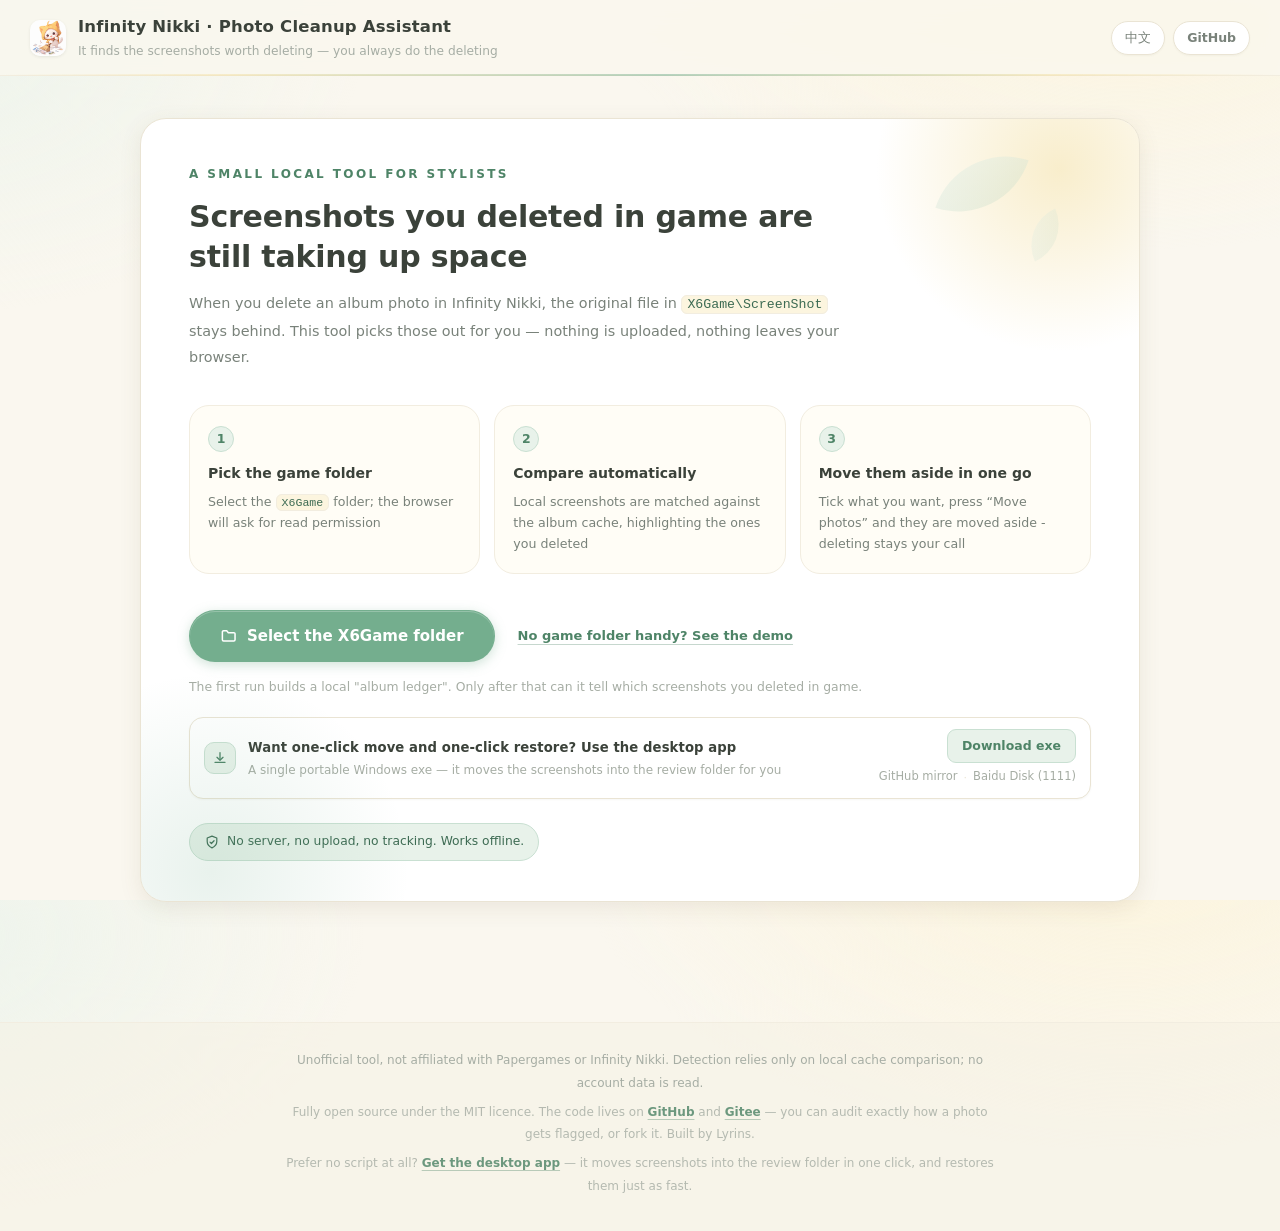
==== commit 521caeca: "网页页脚加开源说明 页脚三条现在是：免责声明 / 开源说明 / 桌面版下载提示。 开源行说明 MIT 协议、源码在 GitHub 与 Gitee 公开可审阅、可 fork，署名 Lyrins。 中英文" ====
--- a/web/index.html
+++ b/web/index.html
@@ -203,6 +203,9 @@
   <p data-i18n="foot.disclaimer">
     非官方工具，与叠纸游戏 / 《无限暖暖》官方无关。所有判定只依据本地缓存的比对结果，不读取账号信息。
   </p>
+  <p class="foot-dim" data-i18n="foot.oss">
+    完全开源，MIT 协议。源码公开在 <a class="repo-link" href="https://github.com/3341284397-max/InfinityNikki-PhotoCleaner" target="_blank" rel="noopener">GitHub</a> 和 <a class="repo-link" href="https://gitee.com/lyrins/InfinityNikki-PhotoCleaner" target="_blank" rel="noopener">Gitee</a>，每一行怎么判定的都能自己去核对，也可以拿去改。作者 Lyrins。
+  </p>
   <p class="foot-dim" data-i18n="foot.tip">
     不想下载脚本？<a class="exe-link" href="https://gitee.com/lyrins/InfinityNikki-PhotoCleaner/releases/latest/download/NikkiPhotoCleaner.exe">下载桌面版</a>，点一下就把截图挪进待清理文件夹，还能一键还原。
   </p>
--- a/web/styles.css
+++ b/web/styles.css
@@ -461,6 +461,17 @@
 .exe-link:hover { color: var(--green-dark); text-decoration-color: currentColor; }
 .foot .exe-link { color: var(--green-deep); }
 .fallback .exe-link { color: #99604F; font-weight: 650; }
+/* 页脚「源码在 GitHub / Gitee」那两个链接。跟 .exe-link 一个色系，
+   但它是「去看代码」而不是「去下载」，不带下载条那套权重 */
+.repo-link {
+  color: var(--green-deep);
+  font-weight: 600;
+  text-decoration: underline;
+  text-decoration-thickness: 1px;
+  text-underline-offset: 3px;
+  text-decoration-color: rgba(78, 132, 103, .45);
+}
+.repo-link:hover { color: var(--green-dark); text-decoration-color: currentColor; }
 
 .privacy {
   position: relative;
